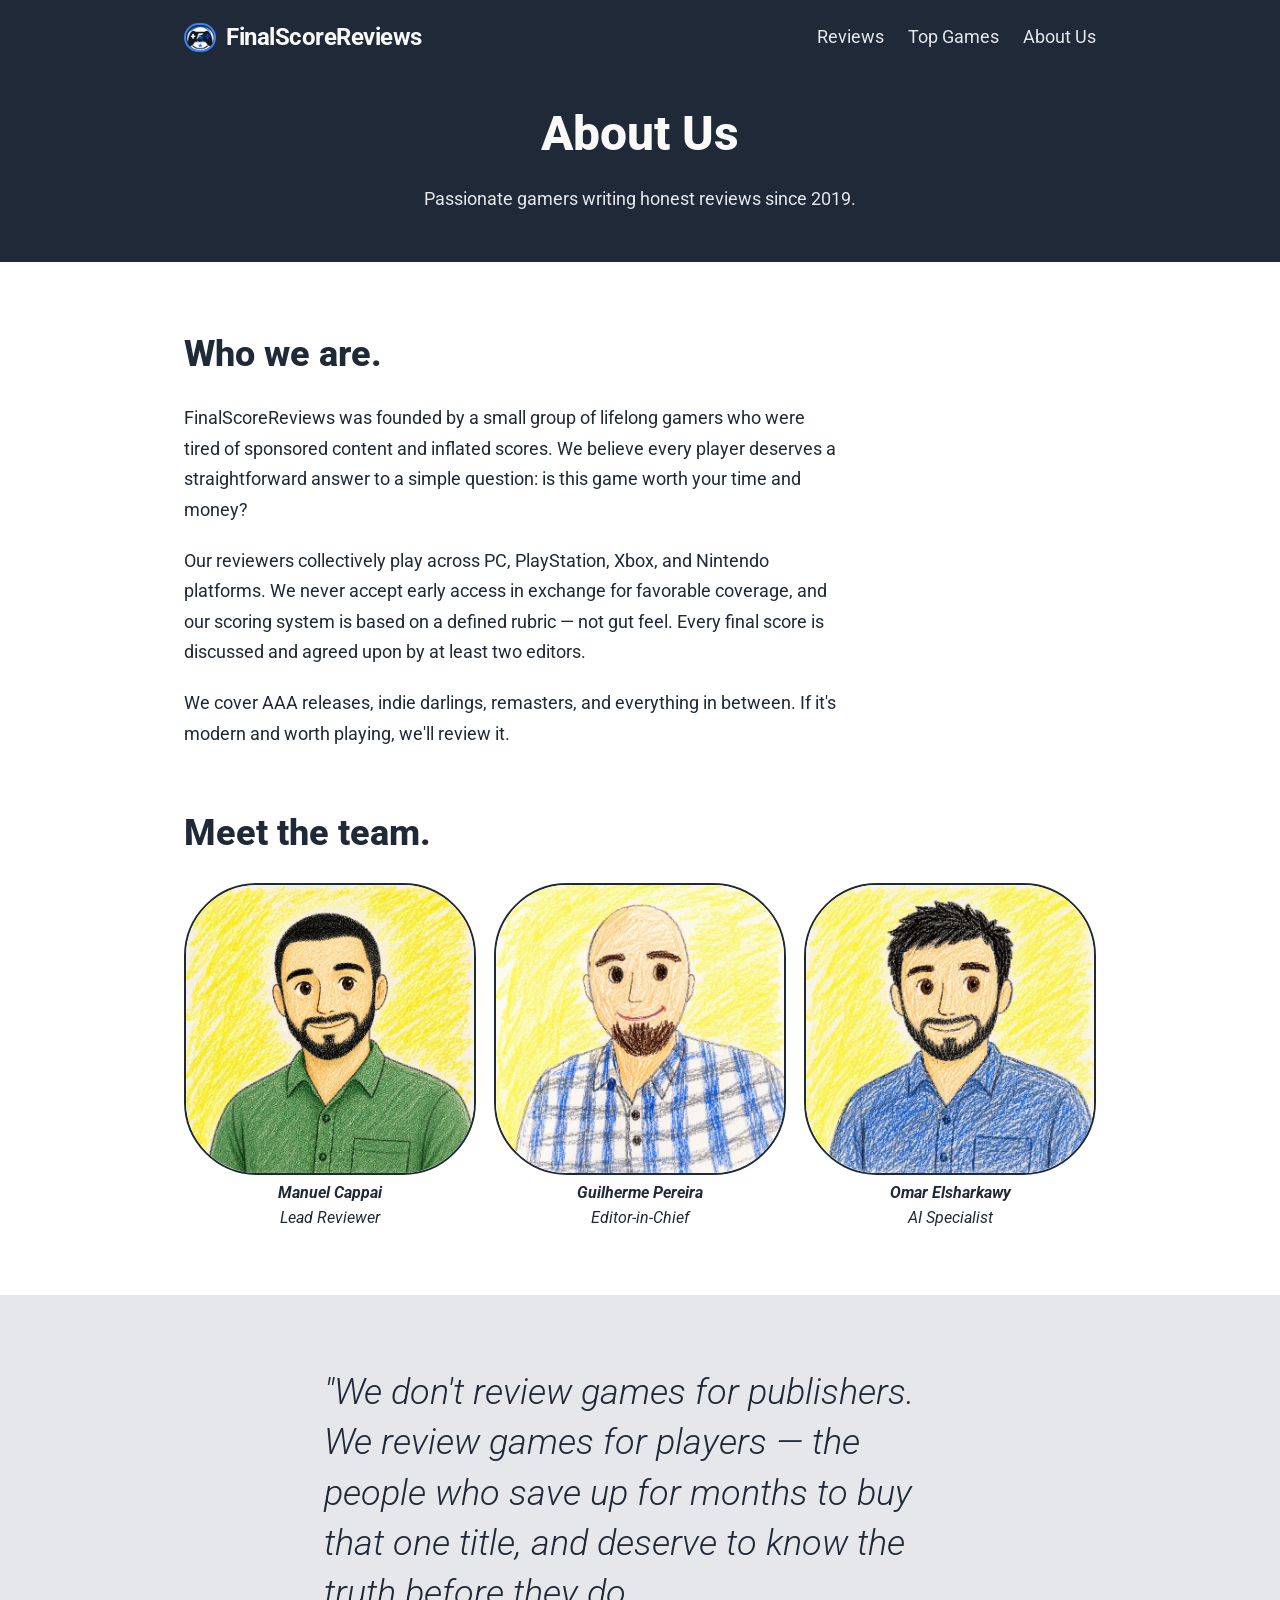
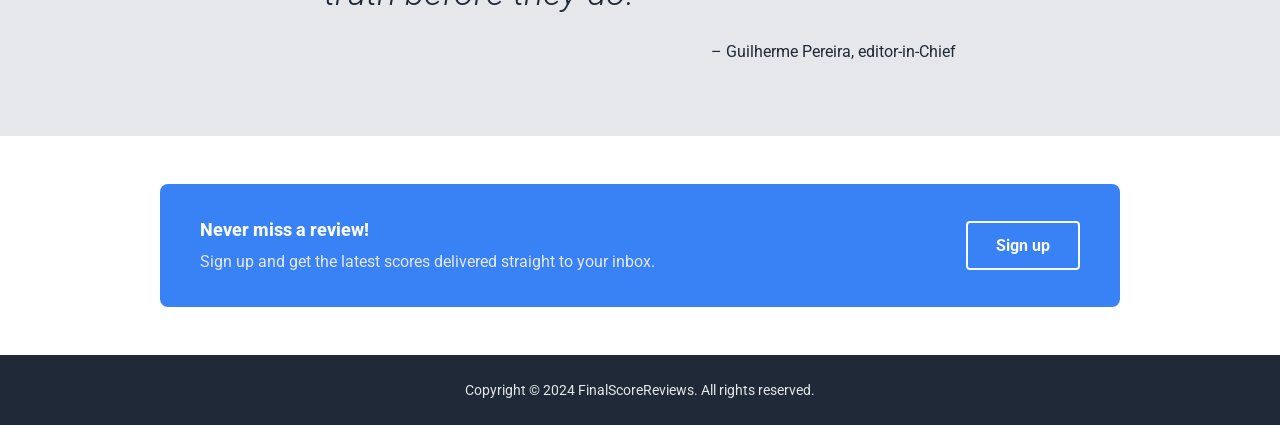
==== pages/about.html @ f6052903 "avatar update" ====
<!DOCTYPE html>
<html lang="en">
  <head>
    <meta charset="UTF-8" />
    <meta name="viewport" content="width=device-width, initial-scale=1.0" />
    <title>About Us – FinalScoreReviews</title>
    <link rel="stylesheet" href="../css/style.css"/>
    <link rel="stylesheet" href="../css/about.css">
    <link rel="icon" type="image/x-icon" href="../assets/images/favicon.ico">
  </head>
  <body>
    <header class="site-header">
      <div class="header-inner container">
        <a
         href="../index.html"
          class="logo"
           aria-label="FinalScoreReviews home"
           >
          <img 
            src="../assets/images/logo.png"
             alt="FinalScoreReviews logo"
             class="logo-image"
             >
          <strong>FinalScoreReviews</strong>
        </a>
        <nav class="main-nav">
          <ul>
            <li><a href="./reviews.html">Reviews</a></li>
            <li><a href="./top-games.html">Top Games</a></li>
            <li><a href="./about.html">About Us</a></li>
          </ul>
        </nav>
      </div>
    </header>
    <main>

    
      <section class="page-hero">
        <div class="container">
          <h1>About Us</h1>
          <p>Passionate gamers writing honest reviews since 2019.</p>
        </div>
      </section>

  
      <section class="about-section">
        <div class="container">
          <h2>Who we are.</h2>
          <p>FinalScoreReviews was founded by a small group of lifelong gamers who were tired of sponsored content and inflated scores. We believe every player deserves a straightforward answer to a simple question: is this game worth your time and money?</p>
          <p>Our reviewers collectively play across PC, PlayStation, Xbox, and Nintendo platforms. We never accept early access in exchange for favorable coverage, and our scoring system is based on a defined rubric — not gut feel. Every final score is discussed and agreed upon by at least two editors.</p>
          <p>We cover AAA releases, indie darlings, remasters, and everything in between. If it's modern and worth playing, we'll review it.</p>

          <h2 id="teamIdH2">Meet the team.</h2>
          <div class="team-cards-layout">
            <figure class="team-card">
              <img src="../assets/images/leadReviewer.png" alt="Avatar of Manuel Cappai">
              <figcaption>
                <strong>Manuel Cappai</strong><br>
                <span>Lead Reviewer</span>
              </figcaption>
            </figure>

            <figure class="team-card">
              <img src="../assets/images/editorInChief.png" alt="Avatar of Guilherme Pereira">
              <figcaption>
                <strong>Guilherme Pereira</strong><br>
                <span>Editor-in-Chief</span>
              </figcaption>
            </figure>

            <figure class="team-card">
              <img src="../assets/images/indieSpecialist.png" alt="Avatar of Omar Elsharkawy">
              <figcaption>
                <strong>Omar Elsharkawy</strong><br>
                <span>AI Specialist</span>
              </figcaption>
            </figure>
          </div>  
        </div>
      </section>

      <section class="quote-section">
        <div class="container quote-inner">
          <blockquote>
            <p>"We don't review games for publishers. We review games for players — the people who save up for months to buy that one title, and deserve to know the truth before they do.</p>
            <cite>– Guilherme Pereira, editor-in-Chief</cite>
          </blockquote>
        </div>
      </section>

      <section class="cta-section">
        <div class="container cta-inner">
          <div class="cta-text">
            <h3>Never miss a review!</h3>
            <p>Sign up and get the latest scores delivered straight to your inbox.</p>
          </div>
          <a href="./signup.html" class="btn btn-outline">Sign up</a>
        </div>
      </section>
    </main>

    <footer class="site-footer">
      <div class="container">
        <p>Copyright &copy; 2024 FinalScoreReviews. All rights reserved.</p>
      </div>
    </footer>

  </body>
</html>
---- css/style.css ----
@font-face {
  font-family: "Roboto";
  src: url("../assets/fonts/Roboto-VariableFont_wdth,wght.ttf") format("truetype");
  font-weight: 100 900;
  font-style: normal;
}

@font-face {
  font-family: "Roboto";
  src: url("../assets/fonts/Roboto-Italic-VariableFont_wdth,wght.ttf") format("truetype");
  font-weight: 100 900;
  font-style: italic;
}

:root {
  --color-dark: #1f2937;
  --color-hero-text: #f9faf8;
  --color-secondary: #e5e7eb;
  --color-blue: #3882f6;
  --color-quote-bg: #e5e7eb;
  --color-white: #ffffff;
  --font-base: "Roboto", sans-serif;
   --anchor-offset: 96px;
}

/* ============================
   RESET & BASE
   ============================ */
*,
*::before,
*::after {
  box-sizing: border-box;
  margin: 0;
  padding: 0;
}

html {
  font-size: 16px;
}

body {
  font-family: var(--font-base);
  color: var(--color-dark);
  background-color: var(--color-white);
  line-height: 1.6;
}

img {
  max-width: 100%;
  display: block;
}

ul {
  list-style: none;
}

a {
  text-decoration: none;
  color: inherit;
}

/* ============================
   LAYOUT UTILITY
   ============================ */
.container {
  max-width: 960px;
  margin: 0 auto;
  padding: 0 24px;
}

/* ============================
   HEADER
   ============================ */
.site-header {
  background-color: var(--color-dark);
  position: fixed;
  top: 0;
  left: 0;
  right: 0;
  width: 100%;
  z-index: 100;
}

.header-inner {
  display: flex;
  align-items: center;
  justify-content: space-between;
  padding-top: 18px;
  padding-bottom: 18px;
  z-index: 100;
  background-color: var(--color-dark);
}

.logo {
  display: flex;
  align-items: center;
  gap: 10px;
  font-size: 24px;
  font-weight: 800;
  color: var(--color-hero-text);
  letter-spacing: -0.5px;
}

.logo-image {
  width: 2rem;
  border: 2px solid var(--color-blue);
  border-radius: 20px;
}

.main-nav ul {
  display: flex;
  gap: 24px;
}

.main-nav a {
  font-size: 18px;
  font-weight: 400;
  color: var(--color-secondary);
  transition: color 0.2s;
}

.main-nav a:hover {
  /* padding: 10px; */
  background-color: var(--color-blue);
  color: var(--color-hero-text);
}

/* ============================
   BUTTONS
   ============================ */
.btn {
  display: inline-block;
  background-color: var(--color-blue);
  color: var(--color-hero-text);
  font-size: 16px;
  font-weight: 700;
  font-family: var(--font-base);
  padding: 10px 28px;
  border-radius: 4px;
  border: 2px solid var(--color-blue);
  cursor: pointer;
  transition: opacity 0.2s;
}



.btn-outline {
  color: var(--color-hero-text);
  border: 2px solid var(--color-hero-text);
}

.btn-outline:hover,
.btn:hover {
  background-color: var(--color-hero-text);
  color: var(--color-dark);
}

/* ============================
   QUOTE SECTION
   ============================ */
.quote-section {
  background-color: var(--color-quote-bg);
  padding: 72px 0;
}

.quote-inner {
  max-width: 680px;
}

blockquote p {
  font-size: 36px;
  font-weight: 300;
  font-style: italic;
  color: var(--color-dark);
  line-height: 1.4;
  margin-bottom: 20px;
}

blockquote cite {
  display: block;
  font-size: 16px;
  font-weight: 400;
  font-style: normal;
  color: var(--color-dark);
  text-align: right;
}

/* ============================
   CTA SECTION
   ============================ */
.cta-section {
  padding: 48px 0;
}

.cta-inner {
  background-color: var(--color-blue);
  border-radius: 8px;
  display: flex;
  align-items: center;
  justify-content: space-between;
  padding: 32px 40px;
  gap: 24px;
}

.cta-text h3 {
  font-size: 18px;
  font-weight: 800;
  color: var(--color-hero-text);
  margin-bottom: 4px;
}

.cta-text p {
  font-size: 16px;
  font-weight: 400;
  color: var(--color-secondary);
}

/* ============================
   FOOTER
   ============================ */
.site-footer {
  background-color: var(--color-dark);
  padding: 24px 0;
  text-align: center;
}

.site-footer p {
  font-size: 14px;
  color: var(--color-secondary);
}

/* ============================
   PAGE HERO (inner pages)
   ============================ */
.hero {
  margin-top: 48px;
}

.page-hero {
  background-color: var(--color-dark);
  padding: 48px 0;
  text-align: center;
  margin-top: 48px;
}

.page-hero h1 {
  font-size: 48px;
  font-weight: 800;
  color: var(--color-hero-text);
  margin-bottom: 12px;
}

.page-hero p {
  font-size: 18px;
  color: var(--color-secondary);
}

@media screen and (max-width: 600px) {
  .container {
    padding: 8px 16px;
  }

  .site-header {
    width: 100dvi;
    max-width: unset;
  }

.header-inner{
  flex-direction: column;
  gap: 1rem;
}

/*===========================
    Header
=============================*/


.logo {
  gap: 5px;
  font-size: 15px;
}

.logo-image {
  width: 1.5rem;
}

.main-nav a {
  font-size: 14px;
}

/* ============================
   BUTTONS
   ============================ */
.btn {
  font-size: 12px;
  padding: 4px 8px;
}

.btn-outline {
  width: 6rem;
  text-align: center;
}

/* ============================
   CTA SECTION
   ============================ */
.cta-inner {
  margin-left: 10px;
  margin-right: 10px;
}

.cta-text h3 {
  font-size: 15px;
  margin-bottom: 3px;
}

.cta-text p {
  font-size: 12px;
}

/* ============================
   QUOTE SECTION
   ============================ */
.quote-section {
  padding: 32px 0;
}


blockquote p {
  font-size: 24px;
  margin-bottom: 15px;
}

blockquote cite {
  font-size: 14px;
}

/* ============================
   FOOTER
   ============================ */

.site-footer p {
  font-size: 10px;
}

/* ============================
   PAGE HERO (inner pages)
   ============================ */
.hero {
  margin-top: 36px;
}

.page-hero {
  margin-top: 36px;
}

.page-hero h1 {
  font-size: 36px;
  margin-bottom: 12px;
}

.page-hero p {
  font-size: 14px;

}
}
---- css/about.css ----
.about-section {
  padding: 64px 0;
}

.about-section h2 {
  font-size: 36px;
  font-weight: 800;
  color: var(--color-dark);
  margin-bottom: 20px;
}

.about-section p {
  font-size: 18px;
  color: var(--color-dark);
  max-width: 660px;
  margin-bottom: 20px;
  line-height: 1.7;
}

#teamIdH2 {
  margin-top: 56px;
}

.team-cards-layout {
  display: flex;
  gap: 18px;
  margin-top: 20px;
  align-items: center;
}

.team-card {
  display: flex;
  flex-direction: column;
  gap: 5px;
  text-align: center;
}
 
.team-card img {
  aspect-ratio: 3/3;
  border-radius: 25%;
  border: 2px solid var(--color-dark);
  background-color: transparent;
}

.team-card figcaption {
  font-style: italic;
}

@media screen and (max-width:992px) {
  .about-section p {
   padding: 1rem;
 }
}

@media screen and (max-width: 600px) {
  .team-cards-layout {
    flex-direction: column;
  }
  .about-section p {
   padding: 0.5rem;
 }
}
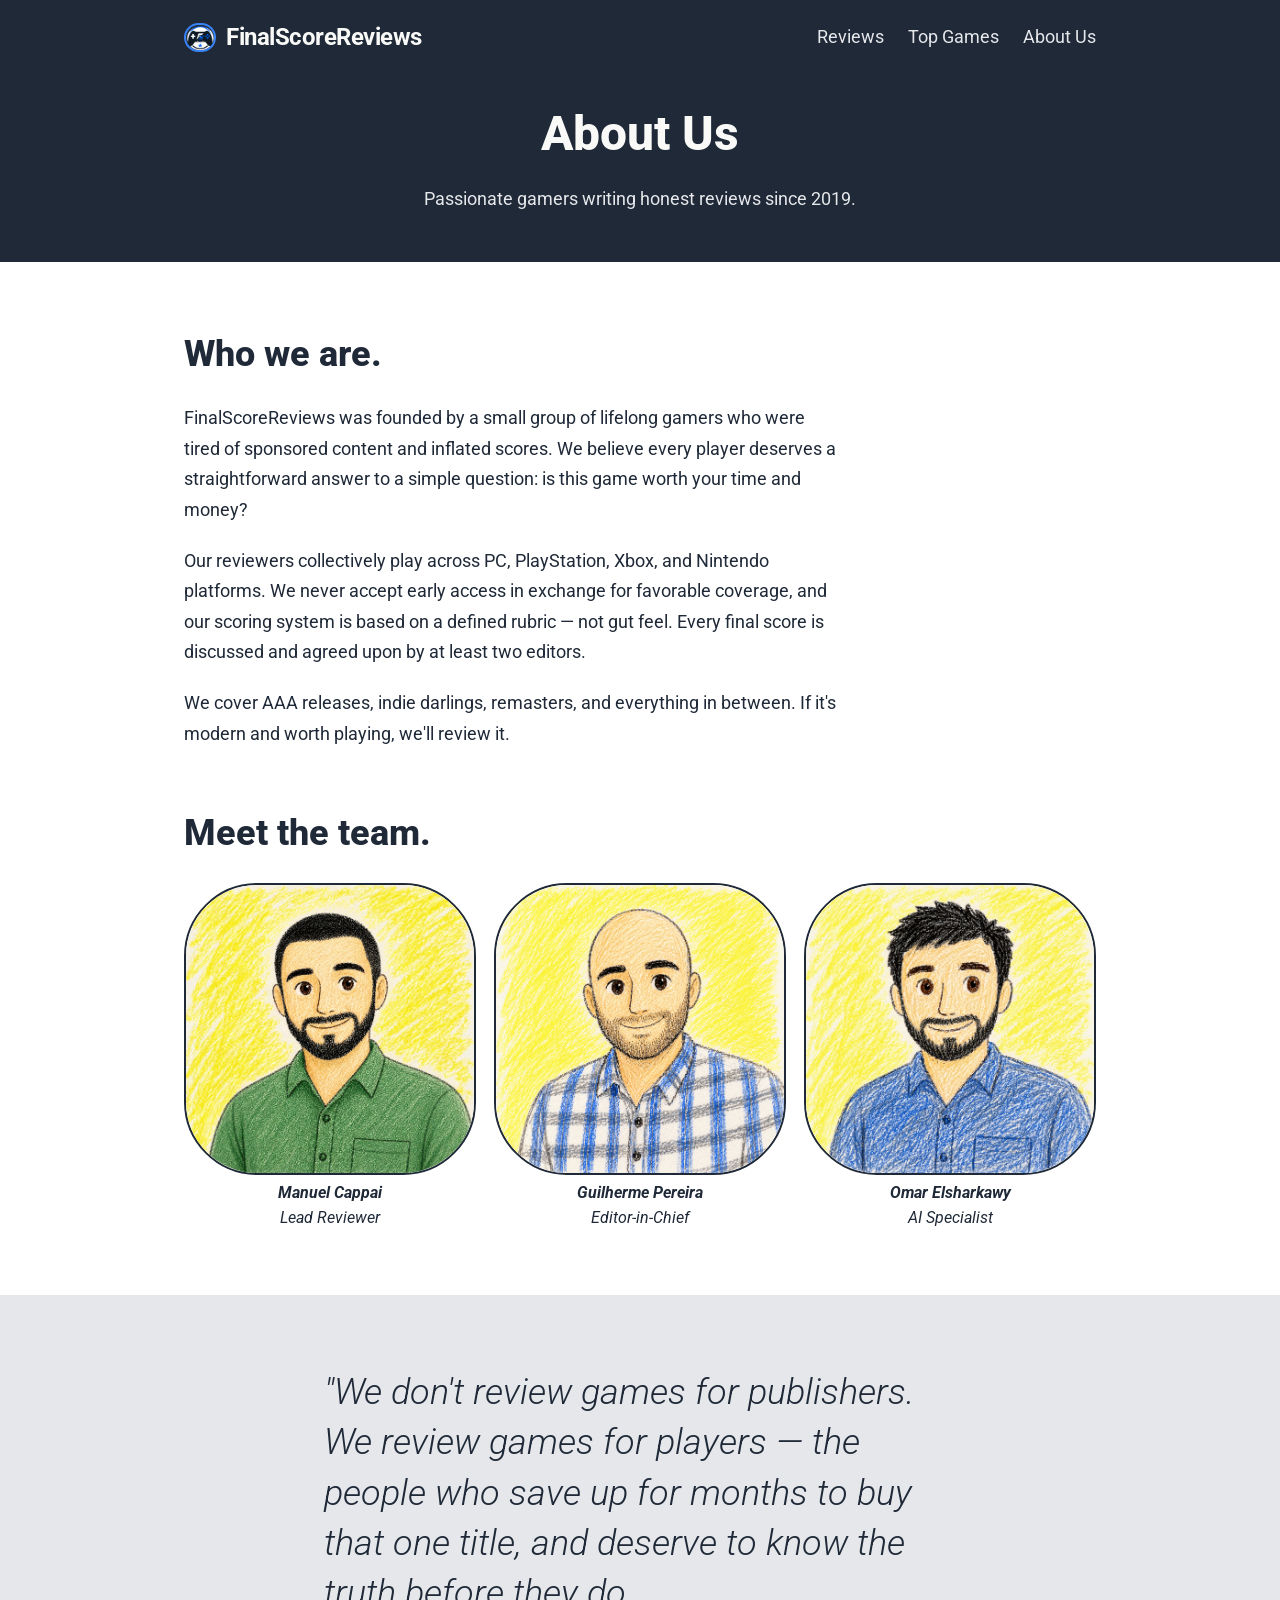
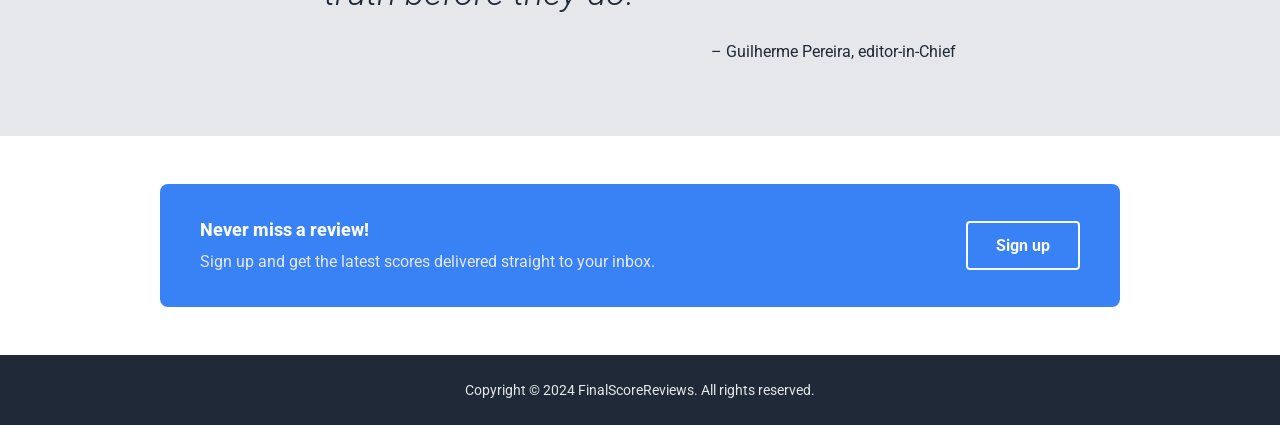
==== commit 10bb157d: "Clean up HTML structure and CSS organization" ====
--- a/pages/about.html
+++ b/pages/about.html
@@ -80,12 +80,10 @@
       </section>
 
       <section class="quote-section">
-        <div class="container quote-inner">
-          <blockquote>
+          <blockquote class="container quote-inner">
             <p>"We don't review games for publishers. We review games for players — the people who save up for months to buy that one title, and deserve to know the truth before they do.</p>
             <cite>– Guilherme Pereira, editor-in-Chief</cite>
           </blockquote>
-        </div>
       </section>
 
       <section class="cta-section">
--- a/css/style.css
+++ b/css/style.css
@@ -19,6 +19,7 @@
   --color-blue: #3882f6;
   --color-quote-bg: #e5e7eb;
   --color-white: #ffffff;
+  --meta-text : #6b7280;
   --font-base: "Roboto", sans-serif;
    --anchor-offset: 96px;
 }
@@ -26,9 +27,7 @@
 /* ============================
    RESET & BASE
    ============================ */
-*,
-*::before,
-*::after {
+* {
   box-sizing: border-box;
   margin: 0;
   padding: 0;
@@ -119,11 +118,11 @@
   transition: color 0.2s;
 }
 
-.main-nav a:hover {
-  /* padding: 10px; */
+.main-nav a:hover, .logo:hover {
   background-color: var(--color-blue);
   color: var(--color-hero-text);
 }
+
 
 /* ============================
    BUTTONS
@@ -167,7 +166,8 @@
   max-width: 680px;
 }
 
-blockquote p {
+
+.quote-inner p {
   font-size: 36px;
   font-weight: 300;
   font-style: italic;
@@ -176,7 +176,7 @@
   margin-bottom: 20px;
 }
 
-blockquote cite {
+.quote-inner cite {
   display: block;
   font-size: 16px;
   font-weight: 400;
@@ -262,7 +262,6 @@
 
   .site-header {
     width: 100dvi;
-    max-width: unset;
   }
 
 .header-inner{
@@ -325,13 +324,12 @@
   padding: 32px 0;
 }
 
-
-blockquote p {
+.quote-inner p {
   font-size: 24px;
   margin-bottom: 15px;
 }
 
-blockquote cite {
+.quote-inner cite {
   font-size: 14px;
 }
 
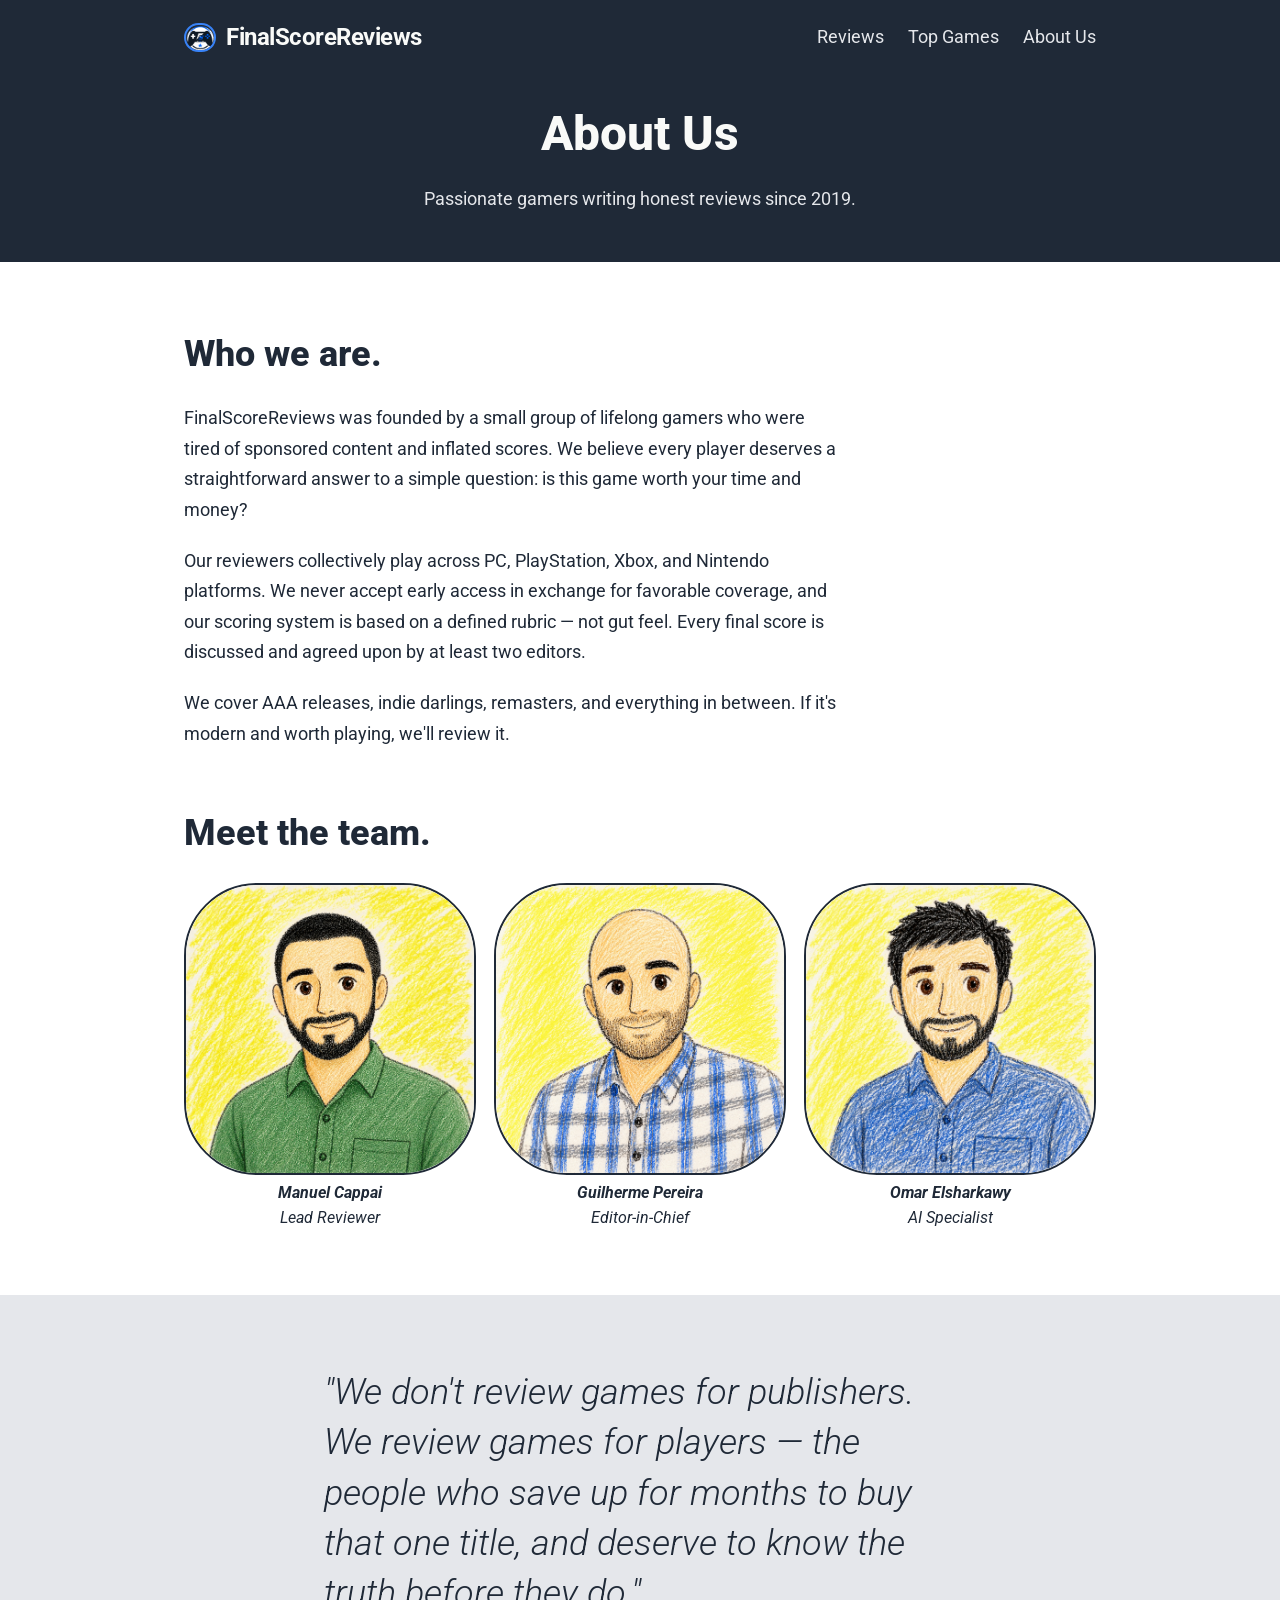
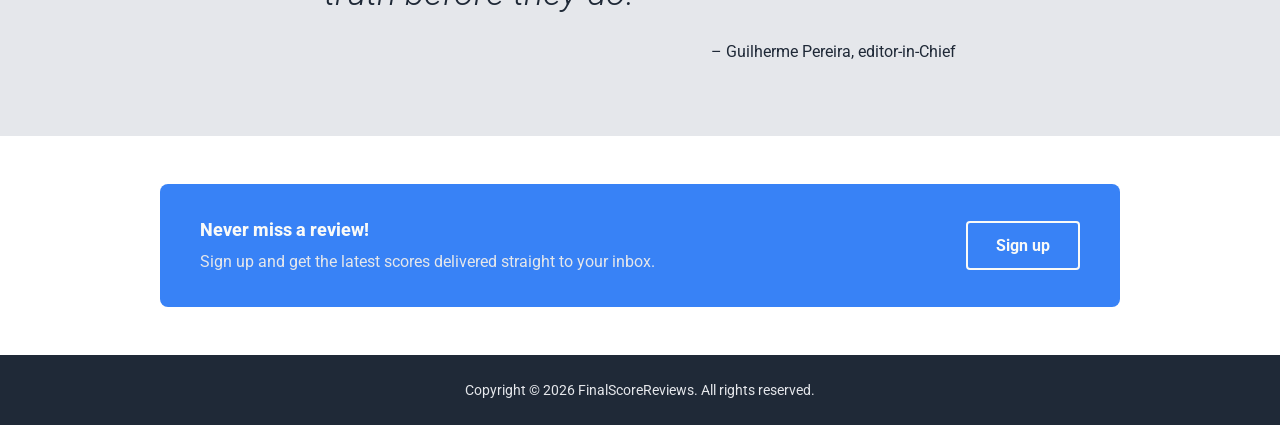
==== commit b1ecfc12: "Clean up page markup and CSS consistency" ====
--- a/pages/about.html
+++ b/pages/about.html
@@ -81,7 +81,7 @@
 
       <section class="quote-section">
           <blockquote class="container quote-inner">
-            <p>"We don't review games for publishers. We review games for players — the people who save up for months to buy that one title, and deserve to know the truth before they do.</p>
+            <p>"We don't review games for publishers. We review games for players — the people who save up for months to buy that one title, and deserve to know the truth before they do."</p>
             <cite>– Guilherme Pereira, editor-in-Chief</cite>
           </blockquote>
       </section>
@@ -99,7 +99,7 @@
 
     <footer class="site-footer">
       <div class="container">
-        <p>Copyright &copy; 2024 FinalScoreReviews. All rights reserved.</p>
+        <p>Copyright &copy; 2026 FinalScoreReviews. All rights reserved.</p>
       </div>
     </footer>
 
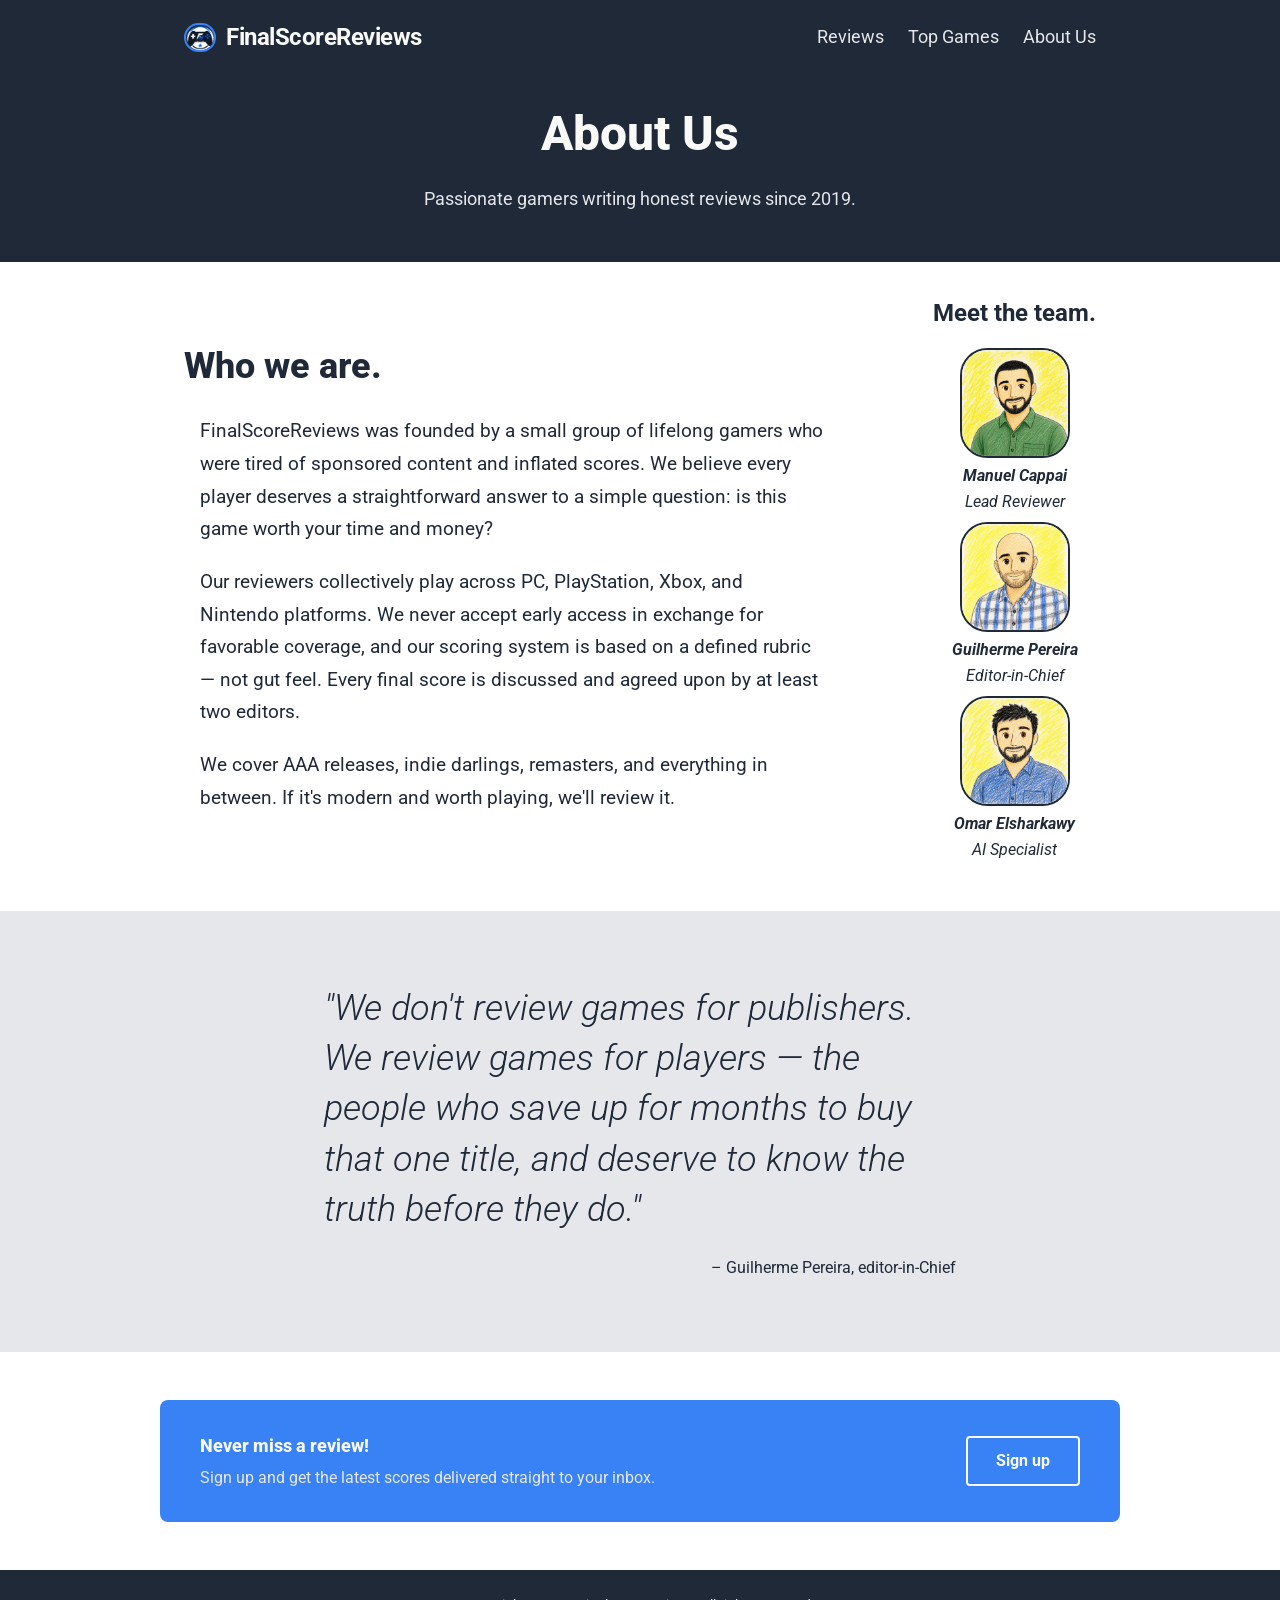
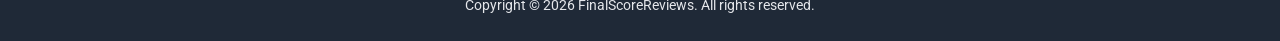
==== commit ab05c327: "Refine about page layout and spacing" ====
--- a/pages/about.html
+++ b/pages/about.html
@@ -1,81 +1,104 @@
 <!DOCTYPE html>
 <html lang="en">
-  <head>
-    <meta charset="UTF-8" />
-    <meta name="viewport" content="width=device-width, initial-scale=1.0" />
-    <title>About Us – FinalScoreReviews</title>
-    <link rel="stylesheet" href="../css/style.css"/>
-    <link rel="stylesheet" href="../css/about.css">
-    <link rel="icon" type="image/x-icon" href="../assets/images/favicon.ico">
-  </head>
-  <body>
-    <header class="site-header">
-      <div class="header-inner container">
-        <a
-         href="../index.html"
-          class="logo"
-           aria-label="FinalScoreReviews home"
+
+<head>
+  <meta charset="UTF-8" />
+  <meta name="description" content="FinalScoreReviews website team" />
+  <meta name="keywords" content="FinalScoreReviews, Team, Staff" />
+  <meta name="viewport" content="width=device-width, initial-scale=1.0" />
+  <title>About Us – FinalScoreReviews</title>
+  <link rel="stylesheet" href="../css/style.css" />
+  <link rel="stylesheet" href="../css/about.css">
+  <link rel="icon" type="image/x-icon" href="../assets/images/favicon.ico">
+</head>
+
+<body>
+  <header class="site-header">
+    <div class="header-inner container">
+      <a
+       href="../index.html"
+        class="logo"
+         aria-label="FinalScoreReviews home"
+        >
+        <img
+         src="../assets/images/logo.png"
+          alt="FinalScoreReviews logo"
+           class="logo-image"
            >
-          <img 
-            src="../assets/images/logo.png"
-             alt="FinalScoreReviews logo"
-             class="logo-image"
-             >
-          <strong>FinalScoreReviews</strong>
-        </a>
-        <nav class="main-nav">
-          <ul>
-            <li><a href="./reviews.html">Reviews</a></li>
-            <li><a href="./top-games.html">Top Games</a></li>
-            <li><a href="./about.html">About Us</a></li>
-          </ul>
-        </nav>
+        <strong>FinalScoreReviews</strong>
+      </a>
+      <nav class="main-nav">
+        <ul>
+          <li><a href="./reviews.html">Reviews</a></li>
+          <li><a href="./top-games.html">Top Games</a></li>
+          <li><a href="./about.html">About Us</a></li>
+        </ul>
+      </nav>
+    </div>
+  </header>
+  <main>
+
+
+    <section class="page-hero">
+      <div class="container">
+        <h1>About Us</h1>
+        <p>Passionate gamers writing honest reviews since 2019.</p>
       </div>
-    </header>
-    <main>
+    </section>
 
-    
-      <section class="page-hero">
-        <div class="container">
-          <h1>About Us</h1>
-          <p>Passionate gamers writing honest reviews since 2019.</p>
-        </div>
-      </section>
 
-  
       <section class="about-section">
-        <div class="container">
-          <h2>Who we are.</h2>
-          <p>FinalScoreReviews was founded by a small group of lifelong gamers who were tired of sponsored content and inflated scores. We believe every player deserves a straightforward answer to a simple question: is this game worth your time and money?</p>
-          <p>Our reviewers collectively play across PC, PlayStation, Xbox, and Nintendo platforms. We never accept early access in exchange for favorable coverage, and our scoring system is based on a defined rubric — not gut feel. Every final score is discussed and agreed upon by at least two editors.</p>
-          <p>We cover AAA releases, indie darlings, remasters, and everything in between. If it's modern and worth playing, we'll review it.</p>
+        <div class="container about-layout">
+          <div class="about-text">
+            <h2>Who we are.</h2>
 
-          <h2 id="teamIdH2">Meet the team.</h2>
-          <div class="team-cards-layout">
-            <figure class="team-card">
-              <img src="../assets/images/leadReviewer.png" alt="Avatar of Manuel Cappai">
-              <figcaption>
-                <strong>Manuel Cappai</strong><br>
-                <span>Lead Reviewer</span>
-              </figcaption>
-            </figure>
+            <p>
+              FinalScoreReviews was founded by a small group of lifelong gamers who were tired of sponsored content and
+              inflated scores. We believe every player deserves a straightforward answer to a simple question: is this game
+              worth your time and money?
+            </p>
 
-            <figure class="team-card">
-              <img src="../assets/images/editorInChief.png" alt="Avatar of Guilherme Pereira">
-              <figcaption>
-                <strong>Guilherme Pereira</strong><br>
-                <span>Editor-in-Chief</span>
-              </figcaption>
-            </figure>
+            <p>
+              Our reviewers collectively play across PC, PlayStation, Xbox, and Nintendo platforms. We never accept early
+              access in exchange for favorable coverage, and our scoring system is based on a defined rubric — not gut feel.
+              Every final score is discussed and agreed upon by at least two editors.
+            </p>
 
-            <figure class="team-card">
-              <img src="../assets/images/indieSpecialist.png" alt="Avatar of Omar Elsharkawy">
-              <figcaption>
-                <strong>Omar Elsharkawy</strong><br>
-                <span>AI Specialist</span>
-              </figcaption>
-            </figure>
-          </div>  
+            <p>
+              We cover AAA releases, indie darlings, remasters, and everything in between. If it's modern and worth
+              playing, we'll review it.
+            </p>
+          </div>
+
+          <div class="about-team">
+            <h2 class="team-title">Meet the team.</h2>
+
+            <div class="team-cards-layout">
+              <figure class="team-card">
+                <img src="../assets/images/leadReviewer.png" alt="Avatar of Manuel Cappai">
+                <figcaption>
+                  <strong>Manuel Cappai</strong><br>
+                  <span>Lead Reviewer</span>
+                </figcaption>
+              </figure>
+
+              <figure class="team-card">
+                <img src="../assets/images/editorInChief.png" alt="Avatar of Guilherme Pereira">
+                <figcaption>
+                  <strong>Guilherme Pereira</strong><br>
+                  <span>Editor-in-Chief</span>
+                </figcaption>
+              </figure>
+
+              <figure class="team-card">
+                <img src="../assets/images/AISpecialist.png" alt="Avatar of Omar Elsharkawy">
+                <figcaption>
+                  <strong>Omar Elsharkawy</strong><br>
+                  <span>AI Specialist</span>
+                </figcaption>
+              </figure>
+            </div>
+          </div>
         </div>
       </section>
 
@@ -86,16 +109,16 @@
           </blockquote>
       </section>
 
-      <section class="cta-section">
-        <div class="container cta-inner">
-          <div class="cta-text">
-            <h3>Never miss a review!</h3>
-            <p>Sign up and get the latest scores delivered straight to your inbox.</p>
-          </div>
-          <a href="./signup.html" class="btn btn-outline">Sign up</a>
+    <section class="cta-section">
+      <div class="container cta-inner">
+        <div class="cta-text">
+          <h3>Never miss a review!</h3>
+          <p>Sign up and get the latest scores delivered straight to your inbox.</p>
         </div>
-      </section>
-    </main>
+        <a href="./signup.html" class="btn btn-outline">Sign up</a>
+      </div>
+    </section>
+  </main>
 
     <footer class="site-footer">
       <div class="container">
@@ -103,5 +126,6 @@
       </div>
     </footer>
 
-  </body>
-</html>
+</body>
+
+</html>
--- a/css/style.css
+++ b/css/style.css
@@ -325,7 +325,7 @@
 }
 
 .quote-inner p {
-  font-size: 24px;
+  font-size: 20px;
   margin-bottom: 15px;
 }
 
--- a/css/about.css
+++ b/css/about.css
@@ -1,62 +1,103 @@
+
 .about-section {
-  padding: 64px 0;
+  padding: 48px 0;
 }
-
-.about-section h2 {
+.about-layout{
+  display: flex;
+  justify-content: space-between;
+  align-items: center;
+}
+.about-text h2 {
   font-size: 36px;
   font-weight: 800;
   color: var(--color-dark);
   margin-bottom: 20px;
 }
-
-.about-section p {
-  font-size: 18px;
+.about-text {
+  max-width: 40rem;
+  flex: 1;
+}
+.about-text p {
+  font-size: clamp(1rem, 0.95rem + 0.45vw, 1.2rem);
   color: var(--color-dark);
-  max-width: 660px;
   margin-bottom: 20px;
   line-height: 1.7;
+  padding-left: 1rem;
 }
 
-#teamIdH2 {
-  margin-top: 56px;
+.team-title {
+  margin-top: -1rem;
+  margin-bottom: 1rem;
 }
 
 .team-cards-layout {
   display: flex;
-  gap: 18px;
-  margin-top: 20px;
+  flex-direction: column;
+  gap: 0.5rem;
+  /* margin-top: 20px; */
   align-items: center;
 }
 
 .team-card {
   display: flex;
   flex-direction: column;
+  align-items: center;
   gap: 5px;
-  text-align: center;
+  text-align: center; 
 }
  
 .team-card img {
-  aspect-ratio: 3/3;
+  aspect-ratio: 1/1;
   border-radius: 25%;
   border: 2px solid var(--color-dark);
   background-color: transparent;
+  max-width: 110px;
 }
 
 .team-card figcaption {
+  font-size: clamp(0.8rem, 0.7rem + 0.45vw, 1rem);
   font-style: italic;
 }
 
 @media screen and (max-width:992px) {
-  .about-section p {
+  .about-layout{
+    flex-direction: column;
+  }
+  .about-text p {
    padding: 1rem;
  }
+   .team-cards-layout {
+    flex-direction: row;
+    justify-content: center;
+    flex-wrap: wrap;
+    gap: 1.5rem;
+  }
+    .about-section{
+    padding: 24px 0;
+  }
+
+  .about-text h2 {
+    text-align: center;
+  }
+  .about-text p {
+   padding: 0.5rem;
+ }
+  .team-card img {
+    max-width: 135px;
+  }
+  .team-title {
+  margin-top: 0rem;
+  text-align: center;
+}
 }
 
 @media screen and (max-width: 600px) {
   .team-cards-layout {
-    flex-direction: column;
+    gap: 1rem;
   }
-  .about-section p {
-   padding: 0.5rem;
- }
+  .team-card img {
+    max-width: 100px;
+  }
+
+
 }
